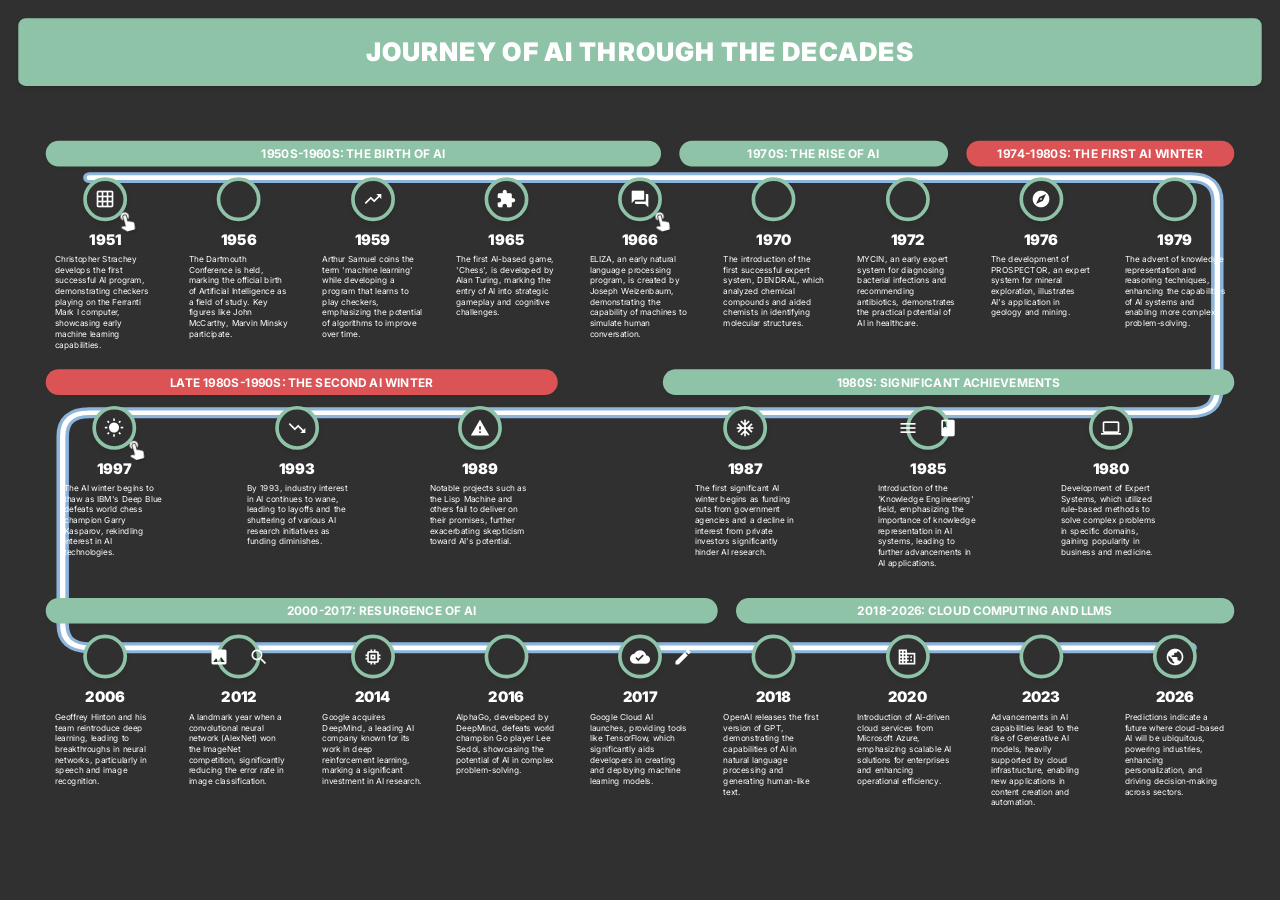
==== artifact1.html @ 821ed845 "Create artifact1.html" ====
<!DOCTYPE html>
<html lang="en">
<head>
<meta charset="UTF-8">
<meta name="viewport" content="width=device-width, initial-scale=1.0">
<title>AI Timeline Infographic</title>
<link href="https://fonts.googleapis.com/css2?family=Inter:wght@400;700;900&display=swap" rel="stylesheet">
<link href="https://fonts.googleapis.com/icon?family=Material+Icons" rel="stylesheet">
<style>
    :root {
        --dark-blue: #8EC3A7;
        --bg-color: #303030;
        --path-color: #8EC3A7;
        --era-blue: #8EC3A7;
        --era-grey: #DC5356;
        --era-green: #8EC3A7;
        --text-dark: #fff;
        --text-light: #fff;
    }

    body {
        margin: 0;
        padding: 0;
        font-family: 'Inter', sans-serif;
        background-color: var(--bg-color);
        /* Hidden overflow to prevent scrollbars; scaling handles the fit */
        overflow: hidden; 
    }

    /* Dynamic Scaling Wrapper */
    #scale-container {
        width: 100%;
        transform-origin: top left;
        transition: transform 0.1s ease-out;
    }

    /* Fixed design width/height to preserve exact layout before scaling */
    .infographic-wrapper {
        width: 1400px; 
        height: 750px; 
        padding: 20px;
        margin: 0;
        position: relative;
        box-sizing: border-box;
    }

    /* Header Styling */
    .main-header {
        background-color: var(--dark-blue);
        color: white;
        text-align: center;
        padding: 20px 10px;
        border-radius: 8px;
        margin-bottom: 30px;
        box-shadow: 0 4px 6px rgba(0,0,0,0.1);
    }
    
    .main-header h1 {
        margin: 0;
        font-size: 28px;
        font-weight: 900;
        letter-spacing: 1px;
    }

    .main-header h2 {
        margin: 5px 0 0 0;
        font-size: 12px;
        font-weight: 400;
        letter-spacing: 1.5px;
        color: #b0cbe8;
    }

    /* Timeline Body & SVG Path */
    .timeline-body {
        position: relative;
        width: 100%;
        height: 600px;
    }

    .background-path {
        position: absolute;
        top: 0;
        left: 0;
        width: 100%;
        height: 100%;
        z-index: 0;
    }

    /* Row Layouts */
    .row {
        position: absolute;
        width: 100%;
        height: 180px;
        z-index: 1;
    }
    
    .row-1 { top: 10px; }
    .row-2 { top: 260px; }
    .row-3 { top: 510px; }

    /* Era Headers */
    .era-headers {
        display: flex;
        justify-content: space-between;
        position: absolute;
        top: 20px;
        left: 30px;
        right: 30px;
        gap: 20px;
    }

    .era-pill {
        padding: 6px 20px;
        border-radius: 20px;
        font-size: 13px;
        font-weight: 700;
        text-align: center;
        text-transform: uppercase;
        color: var(--text-dark);
        box-shadow: 0 2px 4px rgba(0,0,0,0.05);
    }

    .pill-blue { background-color: var(--era-blue); }
    .pill-grey { background-color: var(--era-grey); }
    .pill-green { background-color: var(--era-green); }

    /* Nodes Container */
    .nodes-container {
        display: flex;
        justify-content: space-between;
        align-items: flex-start;
        position: absolute;
        top: 60px;
        left: 40px;
        right: 40px;
    }

    .node {
        display: flex;
        flex-direction: column;
        align-items: center;
        width: 110px;
        position: relative;
    }

    .icon-circle {
        width: 40px;
        height: 40px;
        background-color: #303030;
        border: 4px solid var(--path-color);
        border-radius: 50%;
        display: flex;
        align-items: center;
        justify-content: center;
        box-shadow: 0 3px 6px rgba(0,0,0,0.1);
        position: relative;
    }

    .icon-circle .material-icons {
        font-size: 22px;
        color: var(--text-dark);
    }

    .cursor {
        position: absolute;
        bottom: -15px;
        right: -15px;
        font-size: 24px !important;
        color: #555;
        transform: rotate(-15deg);
        filter: drop-shadow(1px 2px 2px rgba(0,0,0,0.2));
        z-index: 5;
    }

    .year {
        font-size: 16px;
        font-weight: 900;
        margin-top: 10px;
        color: var(--text-dark);
    }

    .prediction-tag {
        font-size: 10px;
        font-weight: 900;
        position: absolute;
        top: -20px;
        text-align: center;
        width: 100%;
        color: var(--text-dark);
    }

    .desc {
        font-size: 9px;
        line-height: 1.3;
        margin-top: 6px;
        color: var(--text-light);
        text-align: left;
        width: 100%;
    }
</style>
</head>
<body>

<!-- Dynamic Scaling Container -->
<div id="scale-container">
    <div class="infographic-wrapper">
        <!-- Header -->
        <header class="main-header">
            <h1>JOURNEY OF AI THROUGH THE DECADES</h1>
        </header>

        <div class="timeline-body">
            <!-- SVG S-Curve Path -->
            <svg class="background-path" viewBox="0 0 1400 700" preserveAspectRatio="none">
                <path d="M 80,82 L 1320,82 Q 1350,82 1350,112 L 1350,352 Q 1350,382 1320,382 L 80,382 Q 50,382 50,412 L 50,652 Q 50,682 80,682 L 1320,682" fill="none" stroke="#8db5db" stroke-width="14" stroke-linecap="round" />
                <path d="M 80,82 L 1320,82 Q 1350,82 1350,112 L 1350,352 Q 1350,382 1320,382 L 80,382 Q 50,382 50,412 L 50,652 Q 50,682 80,682 L 1320,682" fill="none" stroke="#ffffff" stroke-width="6" stroke-linecap="round" />
            </svg>

            <!-- ROW 1: 1950s - 1970s -->
            <div class="row row-1">
                <div class="era-headers">
                    <div class="era-pill pill-blue" style="width: 50%;">1950s-1960s: THE BIRTH OF AI</div>
                    <div class="era-pill pill-blue" style="width: 20%;">1970s: THE RISE OF AI</div>
		    <div class="era-pill pill-grey" style="width: 20%;">1974-1980s: THE FIRST AI WINTER</div>
                </div>
                <div class="nodes-container">
                    <div class="node">
                        <div class="icon-circle"><span class="material-icons">grid_on</span><span class="material-icons cursor">touch_app</span></div>
                        <div class="year">1951</div>
                        <div class="desc">Christopher Strachey develops the first successful AI program, demonstrating checkers playing on the Ferranti Mark I computer, showcasing early machine learning capabilities.</div>
                    </div>
                    <div class="node">
                        <div class="icon-circle"><span class="material-icons">psychology</span></div>
                        <div class="year">1956</div>
                        <div class="desc">The Dartmouth Conference is held, marking the official birth of Artificial Intelligence as a field of study. Key figures like John McCarthy, Marvin Minsky participate.</div>
                    </div>
                    <div class="node">
                        <div class="icon-circle"><span class="material-icons">trending_up</span></div>
                        <div class="year">1959</div>
                        <div class="desc">Arthur Samuel coins the term 'machine learning' while developing a program that learns to play checkers, emphasizing the potential of algorithms to improve over time.</div>
                    </div>
                    <div class="node">
                        <div class="icon-circle"><span class="material-icons">extension</span></div>
                        <div class="year">1965</div>
                        <div class="desc">The first AI-based game, 'Chess', is developed by Alan Turing, marking the entry of AI into strategic gameplay and cognitive challenges.</div>
                    </div>
                    <div class="node">
                        <div class="icon-circle"><span class="material-icons">forum</span><span class="material-icons cursor">touch_app</span></div>
                        <div class="year">1966</div>
                        <div class="desc">ELIZA, an early natural language processing program, is created by Joseph Weizenbaum, demonstrating the capability of machines to simulate human conversation.</div>
                    </div>
                    <div class="node">
                        <div class="icon-circle"><span class="material-icons">science</span></div>
                        <div class="year">1970</div>
                        <div class="desc">The introduction of the first successful expert system, DENDRAL, which analyzed chemical compounds and aided chemists in identifying molecular structures.</div>
                    </div>
                    <div class="node">
                        <div class="icon-circle"><span class="material-icons">medical_services</span></div>
                        <div class="year">1972</div>
                        <div class="desc">MYCIN, an early expert system for diagnosing bacterial infections and recommending antibiotics, demonstrates the practical potential of AI in healthcare.</div>
                    </div>
                    <div class="node">
                        <div class="icon-circle"><span class="material-icons">explore</span></div>
                        <div class="year">1976</div>
                        <div class="desc">The development of PROSPECTOR, an expert system for mineral exploration, illustrates AI's application in geology and mining.</div>
                    </div>
                    <div class="node">
                        <div class="icon-circle"><span class="material-icons">account_tree</span></div>
                        <div class="year">1979</div>
                        <div class="desc">The advent of knowledge representation and reasoning techniques, enhancing the capabilities of AI systems and enabling more complex problem-solving.</div>
                    </div>
                </div>
            </div>

            <!-- ROW 2: 1980s - 1990s -->
            <div class="row row-2">
                <div class="era-headers">
                    <div class="era-pill pill-grey" style="width: 40%;">LATE 1980s-1990s: THE SECOND AI WINTER</div>
		    <div class="era-pill pill-green" style="width: 45%;">1980s: SIGNIFICANT ACHIEVEMENTS</div>
                </div>
                <div class="nodes-container" style="justify-content: flex-start; gap: 90px; padding-left: 10px;">
		    
		    <div class="node">
                        <div class="icon-circle"><span class="material-icons">wb_sunny</span><span class="material-icons cursor">touch_app</span></div>
                        <div class="year">1997</div>
                        <div class="desc">The AI winter begins to thaw as IBM's Deep Blue defeats world chess champion Garry Kasparov, rekindling interest in AI technologies.</div>
                    </div>
                    <div class="node">
                        <div class="icon-circle"><span class="material-icons">trending_down</span></div>
                        <div class="year">1993</div>
                        <div class="desc">By 1993, industry interest in AI continues to wane, leading to layoffs and the shuttering of various AI research initiatives as funding diminishes.</div>
                    </div>
		    <div class="node">
                        <div class="icon-circle"><span class="material-icons">warning</span></div>
                        <div class="year">1989</div>
                        <div class="desc">Notable projects such as the Lisp Machine and others fail to deliver on their promises, further exacerbating skepticism toward AI's potential.</div>
                    </div>
                    <div class="node" style="margin-left: 90px;">
                        <div class="icon-circle"><span class="material-icons">ac_unit</span></div>
                        <div class="year">1987</div>
                        <div class="desc">The first significant AI winter begins as funding cuts from government agencies and a decline in interest from private investors significantly hinder AI research.</div>
                    </div>
                    <div class="node">
                        <div class="icon-circle"><span class="material-icons">menu_book</span></div>
                        <div class="year">1985</div>
                        <div class="desc">Introduction of the 'Knowledge Engineering' field, emphasizing the importance of knowledge representation in AI systems, leading to further advancements in AI applications.</div>
                    </div>
                    
		    <div class="node">
                        <div class="icon-circle"><span class="material-icons">computer</span></div>
                        <div class="year">1980</div>
                        <div class="desc">Development of Expert Systems, which utilized rule-based methods to solve complex problems in specific domains, gaining popularity in business and medicine.</div>
                    </div>
                    
                    
                </div>
            </div>

            <!-- ROW 3: 2000s - 2026 -->
            <div class="row row-3">
                <div class="era-headers">
                    <div class="era-pill pill-green" style="width: 55%;">2000-2017: RESURGENCE OF AI</div>
                    <div class="era-pill pill-green" style="width: 40%;">2018-2026: CLOUD COMPUTING AND LLMs</div>
                </div>
                <div class="nodes-container">
                    <div class="node">
                        <div class="icon-circle"><span class="material-icons">hub</span></div>
                        <div class="year">2006</div>
                        <div class="desc">Geoffrey Hinton and his team reintroduce deep learning, leading to breakthroughs in neural networks, particularly in speech and image recognition.</div>
                    </div>
                    <div class="node">
                        <div class="icon-circle"><span class="material-icons">image_search</span></div>
                        <div class="year">2012</div>
                        <div class="desc">A landmark year when a convolutional neural network (AlexNet) won the ImageNet competition, significantly reducing the error rate in image classification.</div>
                    </div>
                    <div class="node">
                        <div class="icon-circle"><span class="material-icons">memory</span></div>
                        <div class="year">2014</div>
                        <div class="desc">Google acquires DeepMind, a leading AI company known for its work in deep reinforcement learning, marking a significant investment in AI research.</div>
                    </div>
                    <div class="node">
                        <div class="icon-circle"><span class="material-icons">sports_esports</span></div>
                        <div class="year">2016</div>
                        <div class="desc">AlphaGo, developed by DeepMind, defeats world champion Go player Lee Sedol, showcasing the potential of AI in complex problem-solving.</div>
                    </div>
                    <div class="node">
                        <div class="icon-circle"><span class="material-icons">cloud_done</span></div>
                        <div class="year">2017</div>
                        <div class="desc">Google Cloud AI launches, providing tools like TensorFlow, which significantly aids developers in creating and deploying machine learning models.</div>
                    </div>
		    <div class="node">
                        <div class="icon-circle"><span class="material-icons">edit_document</span></div>
                        <div class="year">2018</div>
                        <div class="desc">OpenAI releases the first version of GPT, demonstrating the capabilities of AI in natural language processing and generating human-like text.</div>
                    </div>
                    <div class="node">
                        <div class="icon-circle"><span class="material-icons">domain</span></div>
                        <div class="year">2020</div>
                        <div class="desc">Introduction of AI-driven cloud services from Microsoft Azure, emphasizing scalable AI solutions for enterprises and enhancing operational efficiency.</div>
                    </div>
                    <div class="node">
                        <div class="icon-circle"><span class="material-icons">auto_awesome</span></div>
                        <div class="year">2023</div>
                        <div class="desc">Advancements in AI capabilities lead to the rise of Generative AI models, heavily supported by cloud infrastructure, enabling new applications in content creation and automation.</div>
                    </div>
                    <div class="node">
                        
                        <div class="icon-circle"><span class="material-icons">public</span></div>
                        <div class="year">2026</div>
                        <div class="desc">Predictions indicate a future where cloud-based AI will be ubiquitous, powering industries, enhancing personalization, and driving decision-making across sectors.</div>
                    </div>
                </div>
            </div>
        </div>
    </div>
</div>

<!-- JavaScript to dynamically scale the layout to the exact width of the frame -->
<script>
    function fitToFrame() {
        const wrapper = document.getElementById('scale-container');
        // Get the current available width from the body/iframe
        const containerWidth = document.body.clientWidth || window.innerWidth;
        
        // Our hardcoded design width and height
        const designWidth = 1400; 
        const designHeight = 750;
        
        // Calculate the necessary scale ratio
        const scale = containerWidth / designWidth;
        
        // Apply scaling
        wrapper.style.transform = 'scale(' + scale + ')';
        
        // Shrink the height of the body so the iframe isn't left with empty white space below
        document.body.style.height = (designHeight * scale) + 'px';
    }

    // Run the scale function on load and whenever the frame resizes
    window.addEventListener('resize', fitToFrame);
    
    // Using a slight delay to ensure Google Sites has fully rendered the iframe block dimensions
    setTimeout(fitToFrame, 50);
    setTimeout(fitToFrame, 500);
</script>

</body>
</html>
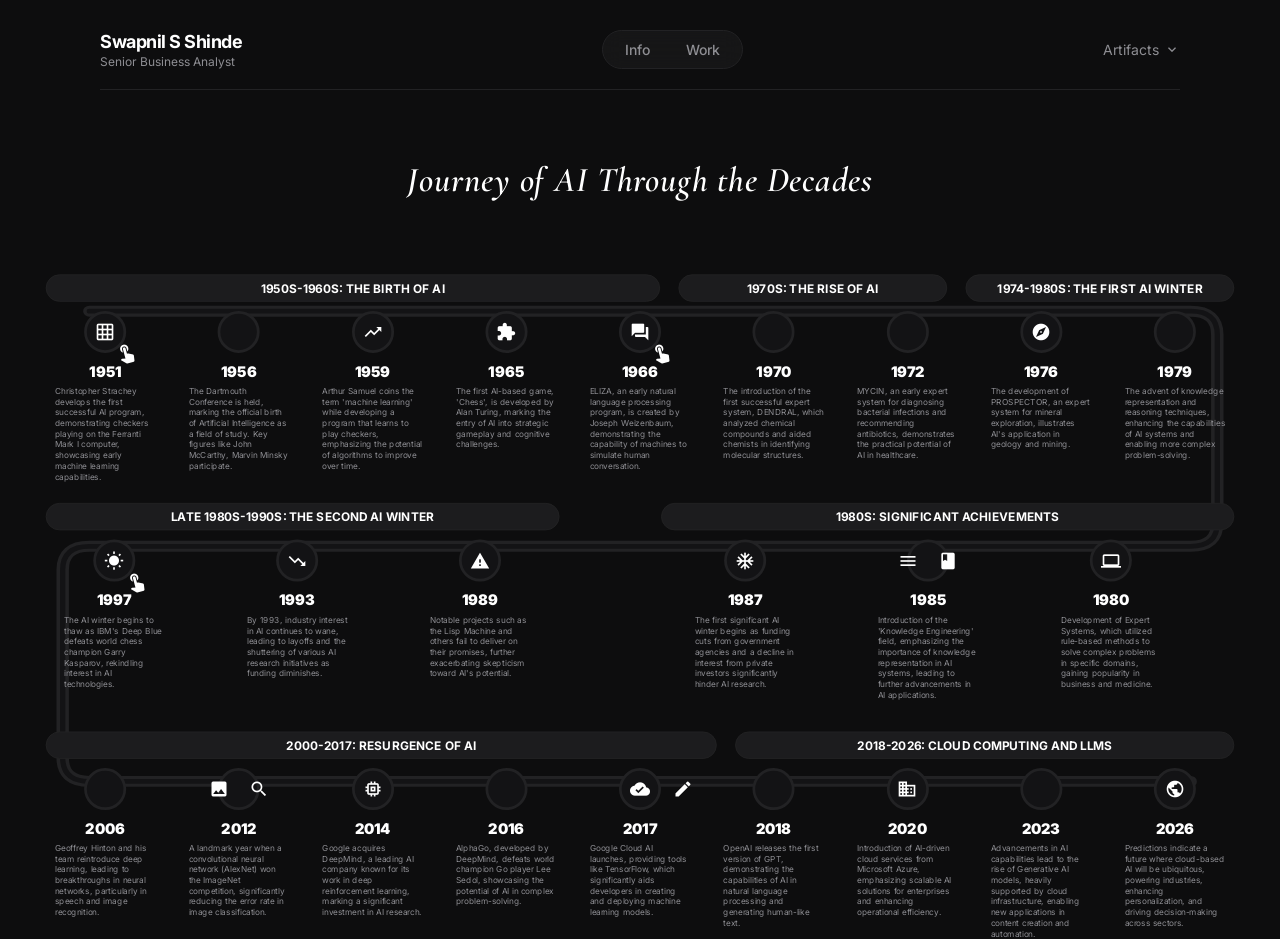
==== commit c2711b12: "Update artifact1.html updating theme" ====
--- a/artifact1.html
+++ b/artifact1.html
@@ -4,73 +4,79 @@
 <meta charset="UTF-8">
 <meta name="viewport" content="width=device-width, initial-scale=1.0">
 <title>AI Timeline Infographic</title>
-<link href="https://fonts.googleapis.com/css2?family=Inter:wght@400;700;900&display=swap" rel="stylesheet">
+<link href="https://fonts.googleapis.com/css2?family=Inter:wght@400;700;900&family=Cormorant+Garamond:ital,wght@1,600&display=swap" rel="stylesheet">
 <link href="https://fonts.googleapis.com/icon?family=Material+Icons" rel="stylesheet">
 <style>
     :root {
-        --dark-blue: #8EC3A7;
-        --bg-color: #303030;
-        --path-color: #8EC3A7;
-        --era-blue: #8EC3A7;
-        --era-grey: #DC5356;
-        --era-green: #8EC3A7;
-        --text-dark: #fff;
-        --text-light: #fff;
+        --bg-black: #0d0d0e;
+        --window-bg: #131315;
+        --text-white: #ffffff;
+        --text-grey: #8e8e93;
+        --border-color: #222224;
+        
+        /* Timeline specific overrides to match theme */
+        --path-color: #333336;
+        --era-bg: #1c1c1e;
     }
 
     body {
         margin: 0;
         padding: 0;
         font-family: 'Inter', sans-serif;
-        background-color: var(--bg-color);
-        /* Hidden overflow to prevent scrollbars; scaling handles the fit */
-        overflow: hidden; 
-    }
-
-    /* Dynamic Scaling Wrapper */
+        background-color: var(--bg-black);
+        color: var(--text-white);
+    }
+
+    /* --- Unified Navigation Bar --- */
+    .nav-bar { display: flex; justify-content: space-between; align-items: center; width: 100%; margin-bottom: 30px; padding-bottom: 20px; border-bottom: 1px solid var(--border-color); z-index: 10; position: relative;}
+    .nav-left { display: flex; flex-direction: column; }
+    .nav-left .name { font-size: 18px; font-weight: 700; letter-spacing: -0.5px; color: var(--text-white); text-decoration: none; }
+    .nav-left .title { font-size: 12px; color: var(--text-grey); margin-top: 2px; }
+    .nav-center .pill-nav { display: flex; background: rgba(255, 255, 255, 0.04); border: 1px solid var(--border-color); padding: 4px; border-radius: 30px; backdrop-filter: blur(10px); }
+    .pill-item { padding: 6px 18px; font-size: 13px; font-weight: 500; color: var(--text-grey); text-decoration: none; border-radius: 20px; transition: all 0.2s ease; }
+    .pill-item:hover, .pill-item.active { background: rgba(255, 255, 255, 0.08); color: var(--text-white); box-shadow: 0 2px 8px rgba(0,0,0,0.4); }
+    .nav-right { display: flex; align-items: center; gap: 20px; }
+    .nav-link { font-size: 14px; color: var(--text-grey); text-decoration: none; display: flex; align-items: center; gap: 5px; transition: color 0.2s; }
+    .nav-link:hover, .nav-link.active { color: var(--text-white); }
+    .dropdown { position: relative; display: inline-block; }
+    .dropdown-menu { visibility: hidden; position: absolute; top: 100%; right: -10px; background-color: var(--window-bg); min-width: 220px; box-shadow: 0 15px 30px rgba(0,0,0,0.8); border: 1px solid var(--border-color); border-radius: 10px; z-index: 100; padding: 10px 0; opacity: 0; transform: translateY(10px); transition: opacity 0.3s ease, transform 0.3s ease, visibility 0.3s; }
+    .dropdown:hover .dropdown-menu { visibility: visible; opacity: 1; transform: translateY(5px); }
+    .dropdown-item { color: var(--text-grey); padding: 10px 20px; text-decoration: none; display: block; font-size: 13px; transition: background 0.2s, color 0.2s; }
+    .dropdown-item:hover { background-color: rgba(255,255,255,0.05); color: var(--text-white); }
+
+    /* Timeline Specific Design */
     #scale-container {
         width: 100%;
         transform-origin: top left;
         transition: transform 0.1s ease-out;
     }
 
-    /* Fixed design width/height to preserve exact layout before scaling */
     .infographic-wrapper {
         width: 1400px; 
         height: 750px; 
-        padding: 20px;
-        margin: 0;
+        padding: 0 20px 20px 20px;
+        margin: 0 auto;
         position: relative;
         box-sizing: border-box;
     }
 
-    /* Header Styling */
     .main-header {
-        background-color: var(--dark-blue);
-        color: white;
+        background-color: transparent;
+        color: var(--text-white);
         text-align: center;
-        padding: 20px 10px;
-        border-radius: 8px;
-        margin-bottom: 30px;
-        box-shadow: 0 4px 6px rgba(0,0,0,0.1);
+        padding: 10px 10px 30px 10px;
+        margin-bottom: 20px;
     }
     
     .main-header h1 {
         margin: 0;
-        font-size: 28px;
-        font-weight: 900;
+        font-size: 38px;
+        font-family: 'Cormorant Garamond', Georgia, serif;
+        font-style: italic;
+        font-weight: 600;
         letter-spacing: 1px;
     }
 
-    .main-header h2 {
-        margin: 5px 0 0 0;
-        font-size: 12px;
-        font-weight: 400;
-        letter-spacing: 1.5px;
-        color: #b0cbe8;
-    }
-
-    /* Timeline Body & SVG Path */
     .timeline-body {
         position: relative;
         width: 100%;
@@ -86,19 +92,11 @@
         z-index: 0;
     }
 
-    /* Row Layouts */
-    .row {
-        position: absolute;
-        width: 100%;
-        height: 180px;
-        z-index: 1;
-    }
-    
+    .row { position: absolute; width: 100%; height: 180px; z-index: 1; }
     .row-1 { top: 10px; }
     .row-2 { top: 260px; }
     .row-3 { top: 510px; }
 
-    /* Era Headers */
     .era-headers {
         display: flex;
         justify-content: space-between;
@@ -116,15 +114,11 @@
         font-weight: 700;
         text-align: center;
         text-transform: uppercase;
-        color: var(--text-dark);
-        box-shadow: 0 2px 4px rgba(0,0,0,0.05);
-    }
-
-    .pill-blue { background-color: var(--era-blue); }
-    .pill-grey { background-color: var(--era-grey); }
-    .pill-green { background-color: var(--era-green); }
-
-    /* Nodes Container */
+        background-color: var(--era-bg);
+        border: 1px solid var(--border-color);
+        color: var(--text-white);
+    }
+
     .nodes-container {
         display: flex;
         justify-content: space-between;
@@ -146,19 +140,18 @@
     .icon-circle {
         width: 40px;
         height: 40px;
-        background-color: #303030;
-        border: 4px solid var(--path-color);
+        background-color: var(--window-bg);
+        border: 3px solid var(--border-color);
         border-radius: 50%;
         display: flex;
         align-items: center;
         justify-content: center;
-        box-shadow: 0 3px 6px rgba(0,0,0,0.1);
         position: relative;
     }
 
     .icon-circle .material-icons {
         font-size: 22px;
-        color: var(--text-dark);
+        color: var(--text-white);
     }
 
     .cursor {
@@ -166,9 +159,8 @@
         bottom: -15px;
         right: -15px;
         font-size: 24px !important;
-        color: #555;
+        color: var(--text-grey);
         transform: rotate(-15deg);
-        filter: drop-shadow(1px 2px 2px rgba(0,0,0,0.2));
         z-index: 5;
     }
 
@@ -176,24 +168,14 @@
         font-size: 16px;
         font-weight: 900;
         margin-top: 10px;
-        color: var(--text-dark);
-    }
-
-    .prediction-tag {
-        font-size: 10px;
-        font-weight: 900;
-        position: absolute;
-        top: -20px;
-        text-align: center;
-        width: 100%;
-        color: var(--text-dark);
+        color: var(--text-white);
     }
 
     .desc {
         font-size: 9px;
         line-height: 1.3;
         margin-top: 6px;
-        color: var(--text-light);
+        color: var(--text-grey);
         text-align: left;
         width: 100%;
     }
@@ -201,27 +183,30 @@
 </head>
 <body>
 
-<!-- Dynamic Scaling Container -->
+<!-- Global Navigation Wrapper -->
+<div style="max-width: 1200px; margin: 0 auto; padding: 30px 60px; box-sizing: border-box;">
+    <div id="nav-placeholder"></div>
+</div>
+
 <div id="scale-container">
     <div class="infographic-wrapper">
-        <!-- Header -->
         <header class="main-header">
-            <h1>JOURNEY OF AI THROUGH THE DECADES</h1>
+            <h1>Journey of AI Through the Decades</h1>
         </header>
 
         <div class="timeline-body">
-            <!-- SVG S-Curve Path -->
+            <!-- Adjusted SVG path to dark theme colors -->
             <svg class="background-path" viewBox="0 0 1400 700" preserveAspectRatio="none">
-                <path d="M 80,82 L 1320,82 Q 1350,82 1350,112 L 1350,352 Q 1350,382 1320,382 L 80,382 Q 50,382 50,412 L 50,652 Q 50,682 80,682 L 1320,682" fill="none" stroke="#8db5db" stroke-width="14" stroke-linecap="round" />
-                <path d="M 80,82 L 1320,82 Q 1350,82 1350,112 L 1350,352 Q 1350,382 1320,382 L 80,382 Q 50,382 50,412 L 50,652 Q 50,682 80,682 L 1320,682" fill="none" stroke="#ffffff" stroke-width="6" stroke-linecap="round" />
+                <path d="M 80,82 L 1320,82 Q 1350,82 1350,112 L 1350,352 Q 1350,382 1320,382 L 80,382 Q 50,382 50,412 L 50,652 Q 50,682 80,682 L 1320,682" fill="none" stroke="#222224" stroke-width="14" stroke-linecap="round" />
+                <path d="M 80,82 L 1320,82 Q 1350,82 1350,112 L 1350,352 Q 1350,382 1320,382 L 80,382 Q 50,382 50,412 L 50,652 Q 50,682 80,682 L 1320,682" fill="none" stroke="#131315" stroke-width="6" stroke-linecap="round" />
             </svg>
 
-            <!-- ROW 1: 1950s - 1970s -->
+            <!-- ROW 1 -->
             <div class="row row-1">
                 <div class="era-headers">
-                    <div class="era-pill pill-blue" style="width: 50%;">1950s-1960s: THE BIRTH OF AI</div>
-                    <div class="era-pill pill-blue" style="width: 20%;">1970s: THE RISE OF AI</div>
-		    <div class="era-pill pill-grey" style="width: 20%;">1974-1980s: THE FIRST AI WINTER</div>
+                    <div class="era-pill" style="width: 50%;">1950s-1960s: THE BIRTH OF AI</div>
+                    <div class="era-pill" style="width: 20%;">1970s: THE RISE OF AI</div>
+                    <div class="era-pill" style="width: 20%;">1974-1980s: THE FIRST AI WINTER</div>
                 </div>
                 <div class="nodes-container">
                     <div class="node">
@@ -272,15 +257,14 @@
                 </div>
             </div>
 
-            <!-- ROW 2: 1980s - 1990s -->
+            <!-- ROW 2 -->
             <div class="row row-2">
                 <div class="era-headers">
-                    <div class="era-pill pill-grey" style="width: 40%;">LATE 1980s-1990s: THE SECOND AI WINTER</div>
-		    <div class="era-pill pill-green" style="width: 45%;">1980s: SIGNIFICANT ACHIEVEMENTS</div>
+                    <div class="era-pill" style="width: 40%;">LATE 1980s-1990s: THE SECOND AI WINTER</div>
+                    <div class="era-pill" style="width: 45%;">1980s: SIGNIFICANT ACHIEVEMENTS</div>
                 </div>
                 <div class="nodes-container" style="justify-content: flex-start; gap: 90px; padding-left: 10px;">
-		    
-		    <div class="node">
+                    <div class="node">
                         <div class="icon-circle"><span class="material-icons">wb_sunny</span><span class="material-icons cursor">touch_app</span></div>
                         <div class="year">1997</div>
                         <div class="desc">The AI winter begins to thaw as IBM's Deep Blue defeats world chess champion Garry Kasparov, rekindling interest in AI technologies.</div>
@@ -290,7 +274,7 @@
                         <div class="year">1993</div>
                         <div class="desc">By 1993, industry interest in AI continues to wane, leading to layoffs and the shuttering of various AI research initiatives as funding diminishes.</div>
                     </div>
-		    <div class="node">
+                    <div class="node">
                         <div class="icon-circle"><span class="material-icons">warning</span></div>
                         <div class="year">1989</div>
                         <div class="desc">Notable projects such as the Lisp Machine and others fail to deliver on their promises, further exacerbating skepticism toward AI's potential.</div>
@@ -305,22 +289,19 @@
                         <div class="year">1985</div>
                         <div class="desc">Introduction of the 'Knowledge Engineering' field, emphasizing the importance of knowledge representation in AI systems, leading to further advancements in AI applications.</div>
                     </div>
-                    
-		    <div class="node">
+                    <div class="node">
                         <div class="icon-circle"><span class="material-icons">computer</span></div>
                         <div class="year">1980</div>
                         <div class="desc">Development of Expert Systems, which utilized rule-based methods to solve complex problems in specific domains, gaining popularity in business and medicine.</div>
                     </div>
-                    
-                    
                 </div>
             </div>
 
-            <!-- ROW 3: 2000s - 2026 -->
+            <!-- ROW 3 -->
             <div class="row row-3">
                 <div class="era-headers">
-                    <div class="era-pill pill-green" style="width: 55%;">2000-2017: RESURGENCE OF AI</div>
-                    <div class="era-pill pill-green" style="width: 40%;">2018-2026: CLOUD COMPUTING AND LLMs</div>
+                    <div class="era-pill" style="width: 55%;">2000-2017: RESURGENCE OF AI</div>
+                    <div class="era-pill" style="width: 40%;">2018-2026: CLOUD COMPUTING AND LLMs</div>
                 </div>
                 <div class="nodes-container">
                     <div class="node">
@@ -348,7 +329,7 @@
                         <div class="year">2017</div>
                         <div class="desc">Google Cloud AI launches, providing tools like TensorFlow, which significantly aids developers in creating and deploying machine learning models.</div>
                     </div>
-		    <div class="node">
+                    <div class="node">
                         <div class="icon-circle"><span class="material-icons">edit_document</span></div>
                         <div class="year">2018</div>
                         <div class="desc">OpenAI releases the first version of GPT, demonstrating the capabilities of AI in natural language processing and generating human-like text.</div>
@@ -364,7 +345,6 @@
                         <div class="desc">Advancements in AI capabilities lead to the rise of Generative AI models, heavily supported by cloud infrastructure, enabling new applications in content creation and automation.</div>
                     </div>
                     <div class="node">
-                        
                         <div class="icon-circle"><span class="material-icons">public</span></div>
                         <div class="year">2026</div>
                         <div class="desc">Predictions indicate a future where cloud-based AI will be ubiquitous, powering industries, enhancing personalization, and driving decision-making across sectors.</div>
@@ -375,34 +355,37 @@
     </div>
 </div>
 
-<!-- JavaScript to dynamically scale the layout to the exact width of the frame -->
 <script>
     function fitToFrame() {
         const wrapper = document.getElementById('scale-container');
-        // Get the current available width from the body/iframe
         const containerWidth = document.body.clientWidth || window.innerWidth;
-        
-        // Our hardcoded design width and height
         const designWidth = 1400; 
         const designHeight = 750;
-        
-        // Calculate the necessary scale ratio
         const scale = containerWidth / designWidth;
         
-        // Apply scaling
         wrapper.style.transform = 'scale(' + scale + ')';
-        
-        // Shrink the height of the body so the iframe isn't left with empty white space below
-        document.body.style.height = (designHeight * scale) + 'px';
-    }
-
-    // Run the scale function on load and whenever the frame resizes
+    }
+
     window.addEventListener('resize', fitToFrame);
-    
-    // Using a slight delay to ensure Google Sites has fully rendered the iframe block dimensions
     setTimeout(fitToFrame, 50);
     setTimeout(fitToFrame, 500);
 </script>
 
+<script>
+    fetch('navbar.html')
+    .then(response => response.text())
+    .then(data => {
+        document.getElementById('nav-placeholder').innerHTML = data;
+        let currentUrl = window.location.pathname.split('/').pop() || 'index.html';
+        let navLinks = document.querySelectorAll('.nav-link');
+        navLinks.forEach(link => {
+            if (link.getAttribute('href') === currentUrl) {
+                link.classList.add('active');
+            }
+        });
+    })
+    .catch(error => console.error('Error loading navbar:', error));
+</script>
+
 </body>
 </html>
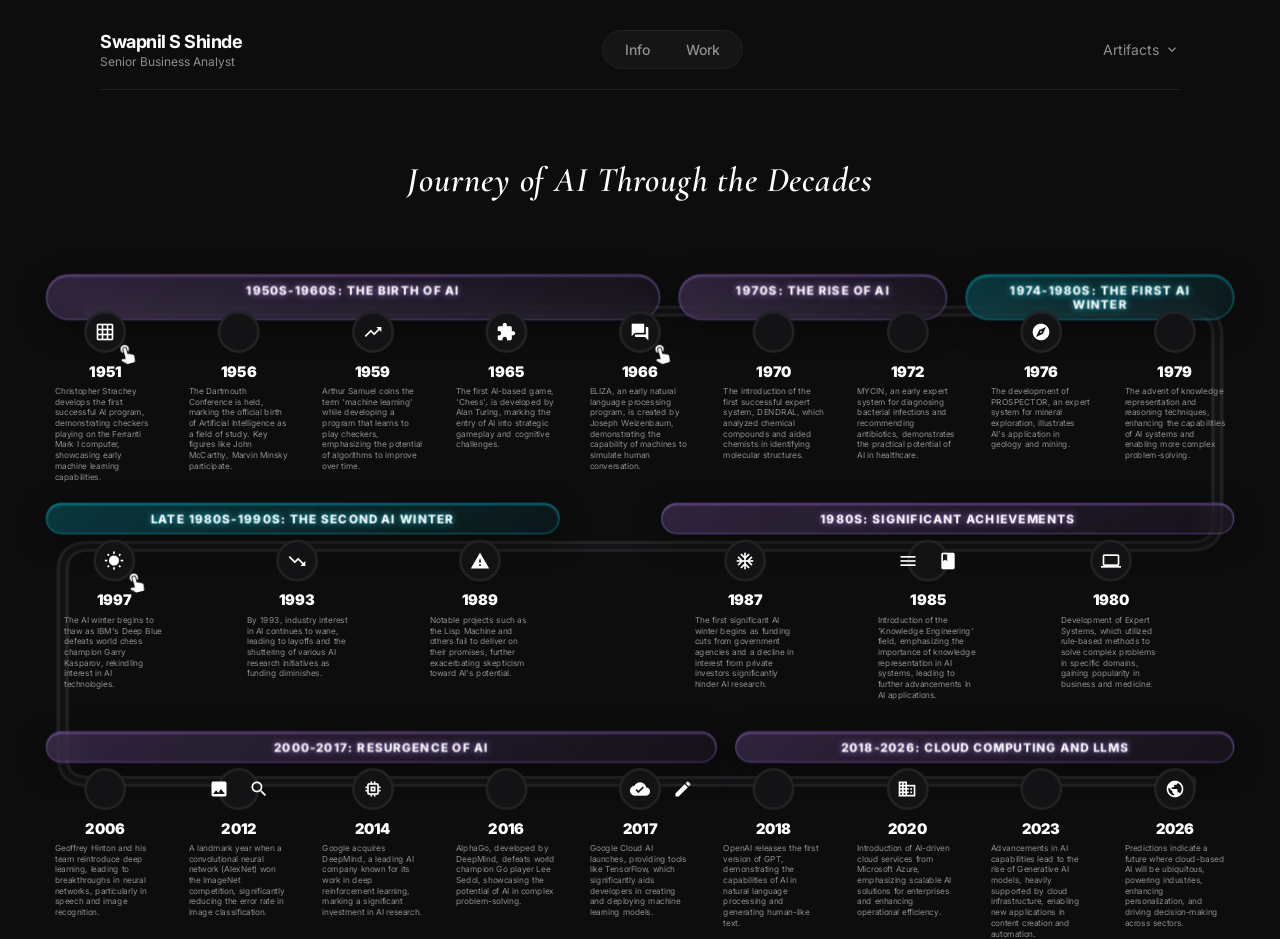
==== commit c2857360: "Update artifact1.html updating pills CSS" ====
--- a/artifact1.html
+++ b/artifact1.html
@@ -16,7 +16,6 @@
         
         /* Timeline specific overrides to match theme */
         --path-color: #333336;
-        --era-bg: #1c1c1e;
     }
 
     body {
@@ -107,18 +106,58 @@
         gap: 20px;
     }
 
+    /* --- LIQUID GLASS PILLS --- */
     .era-pill {
-        padding: 6px 20px;
-        border-radius: 20px;
+        padding: 8px 20px;
+        border-radius: 30px;
         font-size: 13px;
-        font-weight: 700;
+        font-weight: 800;
         text-align: center;
         text-transform: uppercase;
-        background-color: var(--era-bg);
-        border: 1px solid var(--border-color);
+        letter-spacing: 1px;
         color: var(--text-white);
-    }
-
+        position: relative;
+        overflow: hidden;
+        backdrop-filter: blur(12px);
+        -webkit-backdrop-filter: blur(12px);
+    }
+
+    /* Animated Liquid Reflection */
+    .era-pill::after {
+        content: '';
+        position: absolute;
+        top: 0; 
+        left: -150%;
+        width: 50%; 
+        height: 100%;
+        background: linear-gradient(to right, rgba(255,255,255,0) 0%, rgba(255,255,255,0.4) 50%, rgba(255,255,255,0) 100%);
+        transform: skewX(-25deg);
+        animation: liquid-shine 5s infinite;
+    }
+
+    @keyframes liquid-shine {
+        0% { left: -150%; }
+        20% { left: 250%; }
+        100% { left: 250%; }
+    }
+
+    /* Standard Era: Glowing Neon Purple Glass */
+    .glass-standard {
+        background: linear-gradient(135deg, rgba(187, 134, 252, 0.2), rgba(187, 134, 252, 0.05));
+        border: 1px solid rgba(187, 134, 252, 0.4);
+        box-shadow: 0 8px 32px 0 rgba(0, 0, 0, 0.4), inset 0 1px 2px rgba(187, 134, 252, 0.5);
+        text-shadow: 0 0 8px rgba(187, 134, 252, 0.8);
+    }
+
+    /* AI Winter Era: Frosty Icy Cyan Glass */
+    .glass-winter {
+        background: linear-gradient(135deg, rgba(0, 229, 255, 0.2), rgba(0, 229, 255, 0.05));
+        border: 1px solid rgba(0, 229, 255, 0.4);
+        box-shadow: 0 8px 32px 0 rgba(0, 0, 0, 0.4), inset 0 1px 2px rgba(0, 229, 255, 0.5);
+        text-shadow: 0 0 8px rgba(0, 229, 255, 0.8);
+    }
+
+    /* --- Nodes --- */
     .nodes-container {
         display: flex;
         justify-content: space-between;
@@ -204,9 +243,9 @@
             <!-- ROW 1 -->
             <div class="row row-1">
                 <div class="era-headers">
-                    <div class="era-pill" style="width: 50%;">1950s-1960s: THE BIRTH OF AI</div>
-                    <div class="era-pill" style="width: 20%;">1970s: THE RISE OF AI</div>
-                    <div class="era-pill" style="width: 20%;">1974-1980s: THE FIRST AI WINTER</div>
+                    <div class="era-pill glass-standard" style="width: 50%;">1950s-1960s: THE BIRTH OF AI</div>
+                    <div class="era-pill glass-standard" style="width: 20%;">1970s: THE RISE OF AI</div>
+                    <div class="era-pill glass-winter" style="width: 20%;">1974-1980s: THE FIRST AI WINTER</div>
                 </div>
                 <div class="nodes-container">
                     <div class="node">
@@ -260,8 +299,8 @@
             <!-- ROW 2 -->
             <div class="row row-2">
                 <div class="era-headers">
-                    <div class="era-pill" style="width: 40%;">LATE 1980s-1990s: THE SECOND AI WINTER</div>
-                    <div class="era-pill" style="width: 45%;">1980s: SIGNIFICANT ACHIEVEMENTS</div>
+                    <div class="era-pill glass-winter" style="width: 40%;">LATE 1980s-1990s: THE SECOND AI WINTER</div>
+                    <div class="era-pill glass-standard" style="width: 45%;">1980s: SIGNIFICANT ACHIEVEMENTS</div>
                 </div>
                 <div class="nodes-container" style="justify-content: flex-start; gap: 90px; padding-left: 10px;">
                     <div class="node">
@@ -300,8 +339,8 @@
             <!-- ROW 3 -->
             <div class="row row-3">
                 <div class="era-headers">
-                    <div class="era-pill" style="width: 55%;">2000-2017: RESURGENCE OF AI</div>
-                    <div class="era-pill" style="width: 40%;">2018-2026: CLOUD COMPUTING AND LLMs</div>
+                    <div class="era-pill glass-standard" style="width: 55%;">2000-2017: RESURGENCE OF AI</div>
+                    <div class="era-pill glass-standard" style="width: 40%;">2018-2026: CLOUD COMPUTING AND LLMs</div>
                 </div>
                 <div class="nodes-container">
                     <div class="node">
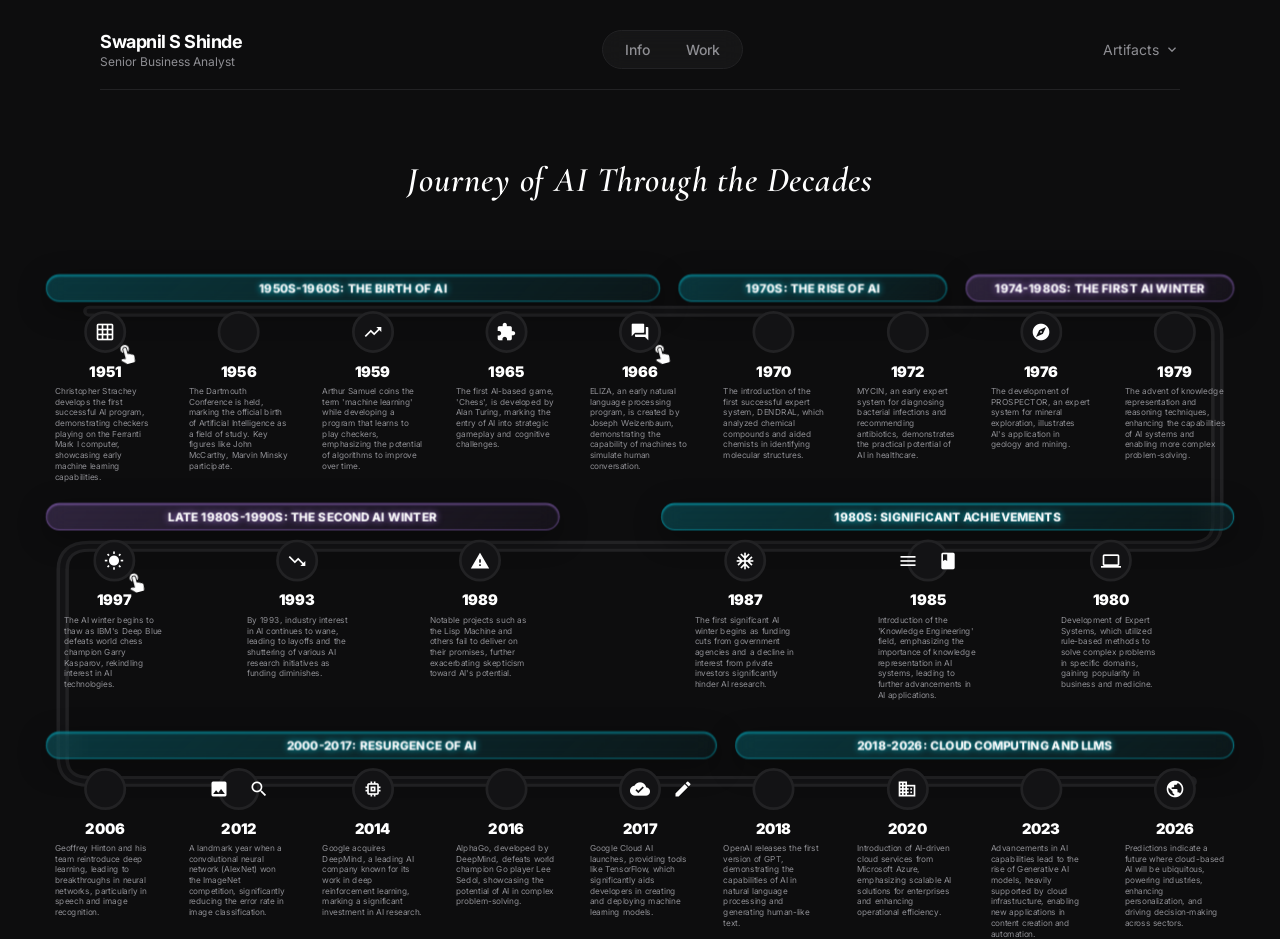
==== commit d861fe96: "Update artifact1.html" ====
--- a/artifact1.html
+++ b/artifact1.html
@@ -108,13 +108,12 @@
 
     /* --- LIQUID GLASS PILLS --- */
     .era-pill {
-        padding: 8px 20px;
+        padding: 6px 20px;
         border-radius: 30px;
         font-size: 13px;
         font-weight: 800;
         text-align: center;
         text-transform: uppercase;
-        letter-spacing: 1px;
         color: var(--text-white);
         position: relative;
         overflow: hidden;
@@ -142,7 +141,7 @@
     }
 
     /* Standard Era: Glowing Neon Purple Glass */
-    .glass-standard {
+    .glass-winter {
         background: linear-gradient(135deg, rgba(187, 134, 252, 0.2), rgba(187, 134, 252, 0.05));
         border: 1px solid rgba(187, 134, 252, 0.4);
         box-shadow: 0 8px 32px 0 rgba(0, 0, 0, 0.4), inset 0 1px 2px rgba(187, 134, 252, 0.5);
@@ -150,7 +149,7 @@
     }
 
     /* AI Winter Era: Frosty Icy Cyan Glass */
-    .glass-winter {
+    .glass-standard {
         background: linear-gradient(135deg, rgba(0, 229, 255, 0.2), rgba(0, 229, 255, 0.05));
         border: 1px solid rgba(0, 229, 255, 0.4);
         box-shadow: 0 8px 32px 0 rgba(0, 0, 0, 0.4), inset 0 1px 2px rgba(0, 229, 255, 0.5);
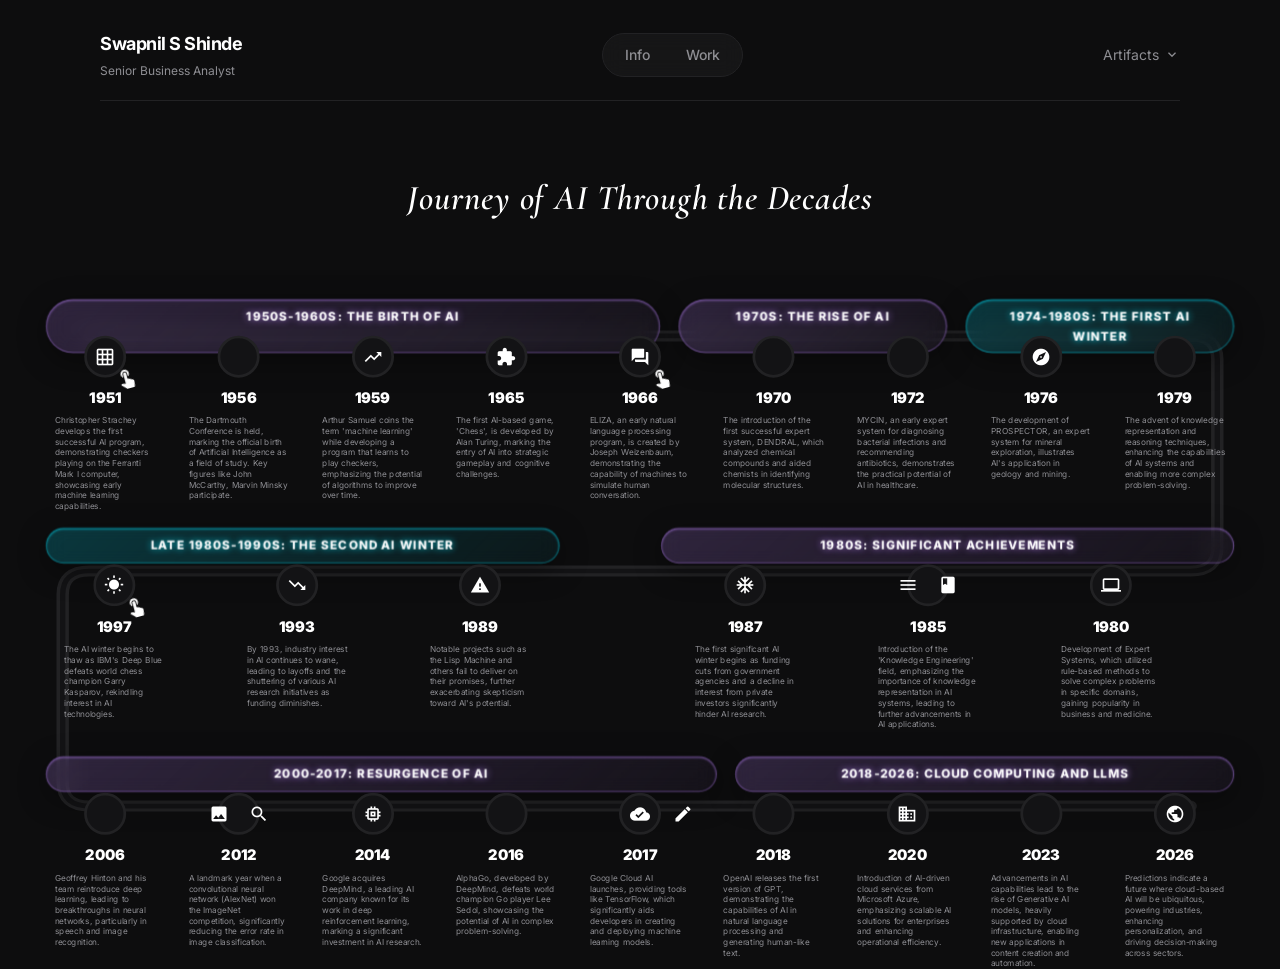
==== commit bb3bed31: "Update artifact1.html Moved CSS and scripts to separate files." ====
--- a/artifact1.html
+++ b/artifact1.html
@@ -4,220 +4,8 @@
 <meta charset="UTF-8">
 <meta name="viewport" content="width=device-width, initial-scale=1.0">
 <title>AI Timeline Infographic</title>
-<link href="https://fonts.googleapis.com/css2?family=Inter:wght@400;700;900&family=Cormorant+Garamond:ital,wght@1,600&display=swap" rel="stylesheet">
-<link href="https://fonts.googleapis.com/icon?family=Material+Icons" rel="stylesheet">
-<style>
-    :root {
-        --bg-black: #0d0d0e;
-        --window-bg: #131315;
-        --text-white: #ffffff;
-        --text-grey: #8e8e93;
-        --border-color: #222224;
-        
-        /* Timeline specific overrides to match theme */
-        --path-color: #333336;
-    }
-
-    body {
-        margin: 0;
-        padding: 0;
-        font-family: 'Inter', sans-serif;
-        background-color: var(--bg-black);
-        color: var(--text-white);
-    }
-
-    /* --- Unified Navigation Bar --- */
-    .nav-bar { display: flex; justify-content: space-between; align-items: center; width: 100%; margin-bottom: 30px; padding-bottom: 20px; border-bottom: 1px solid var(--border-color); z-index: 10; position: relative;}
-    .nav-left { display: flex; flex-direction: column; }
-    .nav-left .name { font-size: 18px; font-weight: 700; letter-spacing: -0.5px; color: var(--text-white); text-decoration: none; }
-    .nav-left .title { font-size: 12px; color: var(--text-grey); margin-top: 2px; }
-    .nav-center .pill-nav { display: flex; background: rgba(255, 255, 255, 0.04); border: 1px solid var(--border-color); padding: 4px; border-radius: 30px; backdrop-filter: blur(10px); }
-    .pill-item { padding: 6px 18px; font-size: 13px; font-weight: 500; color: var(--text-grey); text-decoration: none; border-radius: 20px; transition: all 0.2s ease; }
-    .pill-item:hover, .pill-item.active { background: rgba(255, 255, 255, 0.08); color: var(--text-white); box-shadow: 0 2px 8px rgba(0,0,0,0.4); }
-    .nav-right { display: flex; align-items: center; gap: 20px; }
-    .nav-link { font-size: 14px; color: var(--text-grey); text-decoration: none; display: flex; align-items: center; gap: 5px; transition: color 0.2s; }
-    .nav-link:hover, .nav-link.active { color: var(--text-white); }
-    .dropdown { position: relative; display: inline-block; }
-    .dropdown-menu { visibility: hidden; position: absolute; top: 100%; right: -10px; background-color: var(--window-bg); min-width: 220px; box-shadow: 0 15px 30px rgba(0,0,0,0.8); border: 1px solid var(--border-color); border-radius: 10px; z-index: 100; padding: 10px 0; opacity: 0; transform: translateY(10px); transition: opacity 0.3s ease, transform 0.3s ease, visibility 0.3s; }
-    .dropdown:hover .dropdown-menu { visibility: visible; opacity: 1; transform: translateY(5px); }
-    .dropdown-item { color: var(--text-grey); padding: 10px 20px; text-decoration: none; display: block; font-size: 13px; transition: background 0.2s, color 0.2s; }
-    .dropdown-item:hover { background-color: rgba(255,255,255,0.05); color: var(--text-white); }
-
-    /* Timeline Specific Design */
-    #scale-container {
-        width: 100%;
-        transform-origin: top left;
-        transition: transform 0.1s ease-out;
-    }
-
-    .infographic-wrapper {
-        width: 1400px; 
-        height: 750px; 
-        padding: 0 20px 20px 20px;
-        margin: 0 auto;
-        position: relative;
-        box-sizing: border-box;
-    }
-
-    .main-header {
-        background-color: transparent;
-        color: var(--text-white);
-        text-align: center;
-        padding: 10px 10px 30px 10px;
-        margin-bottom: 20px;
-    }
-    
-    .main-header h1 {
-        margin: 0;
-        font-size: 38px;
-        font-family: 'Cormorant Garamond', Georgia, serif;
-        font-style: italic;
-        font-weight: 600;
-        letter-spacing: 1px;
-    }
-
-    .timeline-body {
-        position: relative;
-        width: 100%;
-        height: 600px;
-    }
-
-    .background-path {
-        position: absolute;
-        top: 0;
-        left: 0;
-        width: 100%;
-        height: 100%;
-        z-index: 0;
-    }
-
-    .row { position: absolute; width: 100%; height: 180px; z-index: 1; }
-    .row-1 { top: 10px; }
-    .row-2 { top: 260px; }
-    .row-3 { top: 510px; }
-
-    .era-headers {
-        display: flex;
-        justify-content: space-between;
-        position: absolute;
-        top: 20px;
-        left: 30px;
-        right: 30px;
-        gap: 20px;
-    }
-
-    /* --- LIQUID GLASS PILLS --- */
-    .era-pill {
-        padding: 6px 20px;
-        border-radius: 30px;
-        font-size: 13px;
-        font-weight: 800;
-        text-align: center;
-        text-transform: uppercase;
-        color: var(--text-white);
-        position: relative;
-        overflow: hidden;
-        backdrop-filter: blur(12px);
-        -webkit-backdrop-filter: blur(12px);
-    }
-
-    /* Animated Liquid Reflection */
-    .era-pill::after {
-        content: '';
-        position: absolute;
-        top: 0; 
-        left: -150%;
-        width: 50%; 
-        height: 100%;
-        background: linear-gradient(to right, rgba(255,255,255,0) 0%, rgba(255,255,255,0.4) 50%, rgba(255,255,255,0) 100%);
-        transform: skewX(-25deg);
-        animation: liquid-shine 5s infinite;
-    }
-
-    @keyframes liquid-shine {
-        0% { left: -150%; }
-        20% { left: 250%; }
-        100% { left: 250%; }
-    }
-
-    /* Standard Era: Glowing Neon Purple Glass */
-    .glass-winter {
-        background: linear-gradient(135deg, rgba(187, 134, 252, 0.2), rgba(187, 134, 252, 0.05));
-        border: 1px solid rgba(187, 134, 252, 0.4);
-        box-shadow: 0 8px 32px 0 rgba(0, 0, 0, 0.4), inset 0 1px 2px rgba(187, 134, 252, 0.5);
-        text-shadow: 0 0 8px rgba(187, 134, 252, 0.8);
-    }
-
-    /* AI Winter Era: Frosty Icy Cyan Glass */
-    .glass-standard {
-        background: linear-gradient(135deg, rgba(0, 229, 255, 0.2), rgba(0, 229, 255, 0.05));
-        border: 1px solid rgba(0, 229, 255, 0.4);
-        box-shadow: 0 8px 32px 0 rgba(0, 0, 0, 0.4), inset 0 1px 2px rgba(0, 229, 255, 0.5);
-        text-shadow: 0 0 8px rgba(0, 229, 255, 0.8);
-    }
-
-    /* --- Nodes --- */
-    .nodes-container {
-        display: flex;
-        justify-content: space-between;
-        align-items: flex-start;
-        position: absolute;
-        top: 60px;
-        left: 40px;
-        right: 40px;
-    }
-
-    .node {
-        display: flex;
-        flex-direction: column;
-        align-items: center;
-        width: 110px;
-        position: relative;
-    }
-
-    .icon-circle {
-        width: 40px;
-        height: 40px;
-        background-color: var(--window-bg);
-        border: 3px solid var(--border-color);
-        border-radius: 50%;
-        display: flex;
-        align-items: center;
-        justify-content: center;
-        position: relative;
-    }
-
-    .icon-circle .material-icons {
-        font-size: 22px;
-        color: var(--text-white);
-    }
-
-    .cursor {
-        position: absolute;
-        bottom: -15px;
-        right: -15px;
-        font-size: 24px !important;
-        color: var(--text-grey);
-        transform: rotate(-15deg);
-        z-index: 5;
-    }
-
-    .year {
-        font-size: 16px;
-        font-weight: 900;
-        margin-top: 10px;
-        color: var(--text-white);
-    }
-
-    .desc {
-        font-size: 9px;
-        line-height: 1.3;
-        margin-top: 6px;
-        color: var(--text-grey);
-        text-align: left;
-        width: 100%;
-    }
-</style>
+<link rel="stylesheet" href="styles.css">
+<script src="scripts.js" defer></script>
 </head>
 <body>
 
@@ -228,12 +16,11 @@
 
 <div id="scale-container">
     <div class="infographic-wrapper">
-        <header class="main-header">
+        <header class="timeline-header">
             <h1>Journey of AI Through the Decades</h1>
         </header>
 
         <div class="timeline-body">
-            <!-- Adjusted SVG path to dark theme colors -->
             <svg class="background-path" viewBox="0 0 1400 700" preserveAspectRatio="none">
                 <path d="M 80,82 L 1320,82 Q 1350,82 1350,112 L 1350,352 Q 1350,382 1320,382 L 80,382 Q 50,382 50,412 L 50,652 Q 50,682 80,682 L 1320,682" fill="none" stroke="#222224" stroke-width="14" stroke-linecap="round" />
                 <path d="M 80,82 L 1320,82 Q 1350,82 1350,112 L 1350,352 Q 1350,382 1320,382 L 80,382 Q 50,382 50,412 L 50,652 Q 50,682 80,682 L 1320,682" fill="none" stroke="#131315" stroke-width="6" stroke-linecap="round" />
@@ -393,37 +180,5 @@
     </div>
 </div>
 
-<script>
-    function fitToFrame() {
-        const wrapper = document.getElementById('scale-container');
-        const containerWidth = document.body.clientWidth || window.innerWidth;
-        const designWidth = 1400; 
-        const designHeight = 750;
-        const scale = containerWidth / designWidth;
-        
-        wrapper.style.transform = 'scale(' + scale + ')';
-    }
-
-    window.addEventListener('resize', fitToFrame);
-    setTimeout(fitToFrame, 50);
-    setTimeout(fitToFrame, 500);
-</script>
-
-<script>
-    fetch('navbar.html')
-    .then(response => response.text())
-    .then(data => {
-        document.getElementById('nav-placeholder').innerHTML = data;
-        let currentUrl = window.location.pathname.split('/').pop() || 'index.html';
-        let navLinks = document.querySelectorAll('.nav-link');
-        navLinks.forEach(link => {
-            if (link.getAttribute('href') === currentUrl) {
-                link.classList.add('active');
-            }
-        });
-    })
-    .catch(error => console.error('Error loading navbar:', error));
-</script>
-
 </body>
 </html>
--- a/styles.css
+++ b/styles.css
@@ -0,0 +1,149 @@
+/* --- Google Fonts & Icons --- */
+@import url('https://fonts.googleapis.com/css2?family=Inter:wght@300;400;500;700&family=Cormorant+Garamond:ital,wght@1,600&display=swap');
+@import url('https://fonts.googleapis.com/icon?family=Material+Icons');
+
+/* --- Global Variables --- */
+:root {
+    --bg-black: #0d0d0e;
+    --window-bg: #131315;
+    --card-bg: #131315;
+    --text-white: #ffffff;
+    --text-grey: #8e8e93;
+    --border-color: #222224;
+    --primary-accent: #ffffff;
+    --hover-bg: rgba(255, 255, 255, 0.05);
+    --path-color: #333336;
+    --era-bg: #1c1c1e;
+}
+
+/* --- Base Styles --- */
+body {
+    margin: 0;
+    padding: 0;
+    background-color: var(--bg-black);
+    font-family: 'Inter', sans-serif;
+    color: var(--text-white);
+    line-height: 1.6;
+    overflow-x: hidden;
+}
+
+.container {
+    max-width: 1000px;
+    margin: 0 auto;
+    padding: 60px 20px;
+}
+
+/* --- Navigation Bar --- */
+.nav-bar { display: flex; justify-content: space-between; align-items: center; width: 100%; z-index: 10; position: relative; margin-bottom: 30px; padding-bottom: 20px; border-bottom: 1px solid var(--border-color); }
+.nav-left { display: flex; flex-direction: column; }
+.nav-left .name { font-size: 18px; font-weight: 700; letter-spacing: -0.5px; color: var(--text-white); text-decoration: none; }
+.nav-left .title { font-size: 12px; color: var(--text-grey); margin-top: 2px; }
+.nav-center .pill-nav { display: flex; background: rgba(255, 255, 255, 0.04); border: 1px solid var(--border-color); padding: 4px; border-radius: 30px; backdrop-filter: blur(10px); }
+.pill-item { padding: 6px 18px; font-size: 13px; font-weight: 500; color: var(--text-grey); text-decoration: none; border-radius: 20px; transition: all 0.2s ease; }
+.pill-item:hover, .pill-item.active { background: rgba(255, 255, 255, 0.08); color: var(--text-white); box-shadow: 0 2px 8px rgba(0,0,0,0.4); }
+.nav-right { display: flex; align-items: center; gap: 20px; }
+.nav-link { font-size: 14px; color: var(--text-grey); text-decoration: none; display: flex; align-items: center; gap: 5px; transition: color 0.2s; }
+.nav-link:hover, .nav-link.active { color: var(--text-white); }
+.dropdown { position: relative; display: inline-block; }
+.dropdown-menu { visibility: hidden; position: absolute; top: 100%; right: -10px; background-color: var(--card-bg); min-width: 220px; box-shadow: 0 15px 30px rgba(0,0,0,0.8); border: 1px solid var(--border-color); border-radius: 10px; z-index: 100; padding: 10px 0; opacity: 0; transform: translateY(10px); transition: opacity 0.3s ease, transform 0.3s ease, visibility 0.3s; }
+.dropdown:hover .dropdown-menu { visibility: visible; opacity: 1; transform: translateY(5px); }
+.dropdown-item { color: var(--text-grey); padding: 10px 20px; text-decoration: none; display: block; font-size: 13px; transition: background 0.2s, color 0.2s; }
+.dropdown-item:hover { background-color: rgba(255,255,255,0.05); color: var(--text-white); }
+
+/* --- Index (Home) Specific --- */
+#scale-wrapper, #scale-container { width: 100%; transform-origin: top left; transition: transform 0.1s ease-out; }
+.portfolio-hero-container { width: 1200px; height: 720px; position: relative; padding: 30px 60px; box-sizing: border-box; display: flex; flex-direction: column; justify-content: space-between; }
+.portfolio-hero-container .nav-bar { margin-bottom: 0; padding-bottom: 0; border-bottom: none; }
+.window-frame { width: 100%; height: 500px; background: var(--window-bg); border: 1px solid var(--border-color); border-radius: 12px; box-shadow: 0 30px 60px rgba(0,0,0,0.4); display: flex; flex-direction: column; position: relative; margin-top: 20px; }
+.window-header { height: 40px; padding: 0 16px; display: flex; align-items: center; border-bottom: 1px solid rgba(255,255,255,0.02); }
+.window-dots { display: flex; gap: 8px; }
+.dot { width: 12px; height: 12px; border-radius: 50%; }
+.dot-close { background-color: #ff5f56; }
+.dot-min { background-color: #ffbd2e; }
+.dot-max { background-color: #27c93f; }
+.window-content { flex: 1; padding: 60px; display: flex; flex-direction: column; justify-content: space-between; position: relative; }
+.headline { font-size: 52px; font-weight: 400; line-height: 1.15; letter-spacing: -1.5px; max-width: 900px; color: #f5f5f7; margin: 0; }
+.headline em { font-family: 'Cormorant Garamond', Georgia, serif; font-style: italic; font-weight: 600; color: #ffffff; padding-right: 4px; }
+.sub-details { align-self: flex-end; text-align: right; max-width: 450px; margin-top: 40px; }
+.sub-details .role-info { font-size: 16px; font-weight: 500; color: var(--text-white); margin-bottom: 4px; }
+.scroll-arrow { display: flex; justify-content: center; align-items: center; width: 100%; padding-top: 10px; }
+.scroll-arrow .material-icons { color: var(--text-grey); font-size: 28px; animation: bounce 2s infinite; }
+@keyframes bounce { 0%, 20%, 50%, 80%, 100% { transform: translateY(0); } 40% { transform: translateY(-6px); } 60% { transform: translateY(-3px); } }
+
+/* --- Shared Page Headers --- */
+.page-header { margin-bottom: 60px; text-align: center; }
+.page-title { font-size: 48px; font-weight: 400; letter-spacing: -1.5px; margin: 0 0 15px 0; }
+.page-title em { font-family: 'Cormorant Garamond', Georgia, serif; font-style: italic; font-weight: 600; color: var(--text-white); }
+.page-subtitle { font-size: 16px; color: var(--text-grey); max-width: 500px; margin: 0 auto; }
+
+/* --- Experience Timeline --- */
+.timeline { position: relative; padding-left: 40px; }
+.timeline::before { content: ''; position: absolute; top: 0; left: 0; width: 1px; height: 100%; background: var(--border-color); }
+.timeline-item { position: relative; margin-bottom: 60px; }
+.timeline-item::before { content: ''; position: absolute; top: 0; left: -44.5px; width: 10px; height: 10px; border-radius: 50%; background: var(--bg-black); border: 2px solid var(--text-grey); transition: all 0.3s ease; }
+.timeline-item.current::before { border-color: var(--text-white); background: var(--text-white); box-shadow: 0 0 10px 2px rgba(255, 255, 255, 0.4); }
+.exp-card { background: var(--card-bg); border: 1px solid var(--border-color); border-radius: 12px; padding: 40px; transition: transform 0.2s ease, box-shadow 0.2s ease; }
+.exp-card:hover { transform: translateY(-3px); box-shadow: 0 15px 35px rgba(0,0,0,0.4); border-color: rgba(255,255,255,0.1); }
+.exp-header { display: flex; justify-content: space-between; align-items: flex-start; margin-bottom: 20px; flex-wrap: wrap; gap: 15px; }
+.role-title { font-size: 22px; font-weight: 700; margin: 0 0 5px 0; letter-spacing: -0.5px; }
+.company-name { font-size: 16px; color: var(--text-grey); font-weight: 500; }
+.date-badge { font-size: 13px; color: var(--text-white); background: rgba(255,255,255,0.08); padding: 6px 14px; border-radius: 20px; border: 1px solid rgba(255,255,255,0.05); }
+.exp-body ul { margin: 0; padding-left: 20px; color: #d1d1d6; font-size: 15px; line-height: 1.7; }
+.exp-body li { margin-bottom: 12px; }
+.exp-body li:last-child { margin-bottom: 0; }
+
+/* --- Artifacts Tab Pane --- */
+.tab-pane-container { width: 100%; background: var(--card-bg); border: 1px solid var(--border-color); border-radius: 12px; overflow: hidden; box-shadow: 0 15px 35px rgba(0,0,0,0.4); }
+.tab-header { display: flex; background: rgba(0,0,0,0.2); border-bottom: 1px solid var(--border-color); overflow-x: auto; scrollbar-width: none; }
+.tab-header::-webkit-scrollbar { display: none; }
+.tab-btn { background: transparent; border: none; outline: none; color: var(--text-grey); padding: 18px 24px; font-size: 13px; font-weight: 600; letter-spacing: 1px; text-transform: uppercase; cursor: pointer; transition: all 0.3s ease; border-bottom: 2px solid transparent; white-space: nowrap; display: flex; align-items: center; gap: 8px; }
+.tab-btn:hover { background-color: var(--hover-bg); color: var(--text-white); }
+.tab-btn.active { color: var(--text-white); border-bottom: 2px solid var(--primary-accent); background-color: transparent; }
+.tab-btn .material-icons { font-size: 16px; }
+.tab-content { display: none; padding: 40px; animation: fadeIn 0.4s ease-in-out; }
+.tab-content.active { display: block; }
+@keyframes fadeIn { from { opacity: 0; transform: translateY(5px); } to { opacity: 1; transform: translateY(0); } }
+.content-label { font-size: 12px; color: var(--text-grey); text-transform: uppercase; letter-spacing: 1.5px; margin-bottom: 8px; font-weight: 600; }
+.content-title { font-size: 24px; font-weight: 700; margin: 0 0 20px 0; letter-spacing: -0.5px; }
+.content-body { font-size: 15px; color: #d1d1d6; line-height: 1.7; }
+.content-body ul { margin: 0; padding-left: 20px; }
+.content-body li { margin-bottom: 12px; }
+.tools-wrapper { display: flex; flex-wrap: wrap; gap: 10px; margin-top: 15px; }
+.tool-pill { background: rgba(255, 255, 255, 0.05); border: 1px solid var(--border-color); color: var(--text-white); padding: 8px 16px; border-radius: 20px; font-size: 13px; font-weight: 500; display: flex; align-items: center; gap: 6px; }
+
+/* --- Artifact 1 Timeline (Graphic) --- */
+.infographic-wrapper { width: 1400px; height: 750px; padding: 0 20px 20px 20px; margin: 0 auto; position: relative; box-sizing: border-box; }
+.timeline-header { background-color: transparent; color: var(--text-white); text-align: center; padding: 10px 10px 30px 10px; margin-bottom: 20px; }
+.timeline-header h1 { margin: 0; font-size: 38px; font-family: 'Cormorant Garamond', Georgia, serif; font-style: italic; font-weight: 600; letter-spacing: 1px; }
+.timeline-body { position: relative; width: 100%; height: 600px; }
+.background-path { position: absolute; top: 0; left: 0; width: 100%; height: 100%; z-index: 0; }
+.row { position: absolute; width: 100%; height: 180px; z-index: 1; }
+.row-1 { top: 10px; }
+.row-2 { top: 260px; }
+.row-3 { top: 510px; }
+.era-headers { display: flex; justify-content: space-between; position: absolute; top: 20px; left: 30px; right: 30px; gap: 20px; }
+
+/* Liquid Glass Pills */
+.era-pill { padding: 8px 20px; border-radius: 30px; font-size: 13px; font-weight: 800; text-align: center; text-transform: uppercase; letter-spacing: 1px; color: var(--text-white); position: relative; overflow: hidden; backdrop-filter: blur(12px); -webkit-backdrop-filter: blur(12px); }
+.era-pill::after { content: ''; position: absolute; top: 0; left: -150%; width: 50%; height: 100%; background: linear-gradient(to right, rgba(255,255,255,0) 0%, rgba(255,255,255,0.4) 50%, rgba(255,255,255,0) 100%); transform: skewX(-25deg); animation: liquid-shine 5s infinite; }
+@keyframes liquid-shine { 0% { left: -150%; } 20% { left: 250%; } 100% { left: 250%; } }
+.glass-standard { background: linear-gradient(135deg, rgba(187, 134, 252, 0.2), rgba(187, 134, 252, 0.05)); border: 1px solid rgba(187, 134, 252, 0.4); box-shadow: 0 8px 32px 0 rgba(0, 0, 0, 0.4), inset 0 1px 2px rgba(187, 134, 252, 0.5); text-shadow: 0 0 8px rgba(187, 134, 252, 0.8); }
+.glass-winter { background: linear-gradient(135deg, rgba(0, 229, 255, 0.2), rgba(0, 229, 255, 0.05)); border: 1px solid rgba(0, 229, 255, 0.4); box-shadow: 0 8px 32px 0 rgba(0, 0, 0, 0.4), inset 0 1px 2px rgba(0, 229, 255, 0.5); text-shadow: 0 0 8px rgba(0, 229, 255, 0.8); }
+
+.nodes-container { display: flex; justify-content: space-between; align-items: flex-start; position: absolute; top: 60px; left: 40px; right: 40px; }
+.node { display: flex; flex-direction: column; align-items: center; width: 110px; position: relative; }
+.icon-circle { width: 40px; height: 40px; background-color: var(--window-bg); border: 3px solid var(--border-color); border-radius: 50%; display: flex; align-items: center; justify-content: center; position: relative; }
+.icon-circle .material-icons { font-size: 22px; color: var(--text-white); }
+.cursor { position: absolute; bottom: -15px; right: -15px; font-size: 24px !important; color: var(--text-grey); transform: rotate(-15deg); z-index: 5; }
+.year { font-size: 16px; font-weight: 900; margin-top: 10px; color: var(--text-white); }
+.desc { font-size: 9px; line-height: 1.3; margin-top: 6px; color: var(--text-grey); text-align: left; width: 100%; }
+
+/* --- Media Queries --- */
+@media (max-width: 600px) {
+    .exp-card { padding: 25px; }
+    .timeline { padding-left: 30px; }
+    .timeline-item::before { left: -34.5px; }
+    .page-title { font-size: 36px; }
+    .tab-content { padding: 25px; }
+    .tab-btn { padding: 15px 20px; }
+}
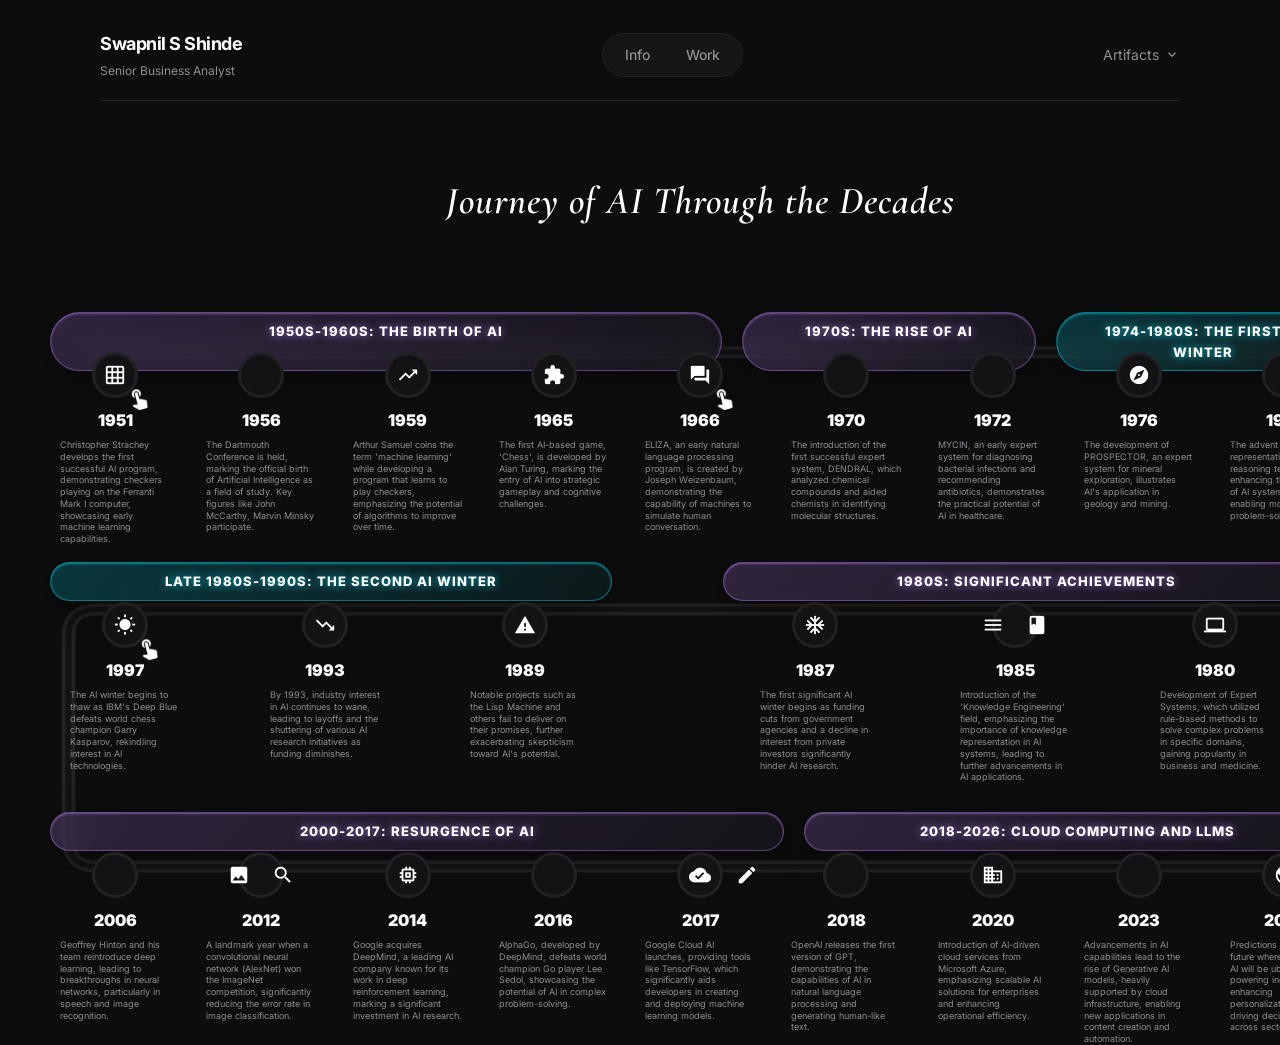
==== commit d0beafae: "Update artifact1.html" ====
--- a/artifact1.html
+++ b/artifact1.html
@@ -14,7 +14,8 @@
     <div id="nav-placeholder"></div>
 </div>
 
-<div id="scale-container">
+<!-- Changed to a scrollable wrapper -->
+<div class="timeline-scroll-wrapper">
     <div class="infographic-wrapper">
         <header class="timeline-header">
             <h1>Journey of AI Through the Decades</h1>
